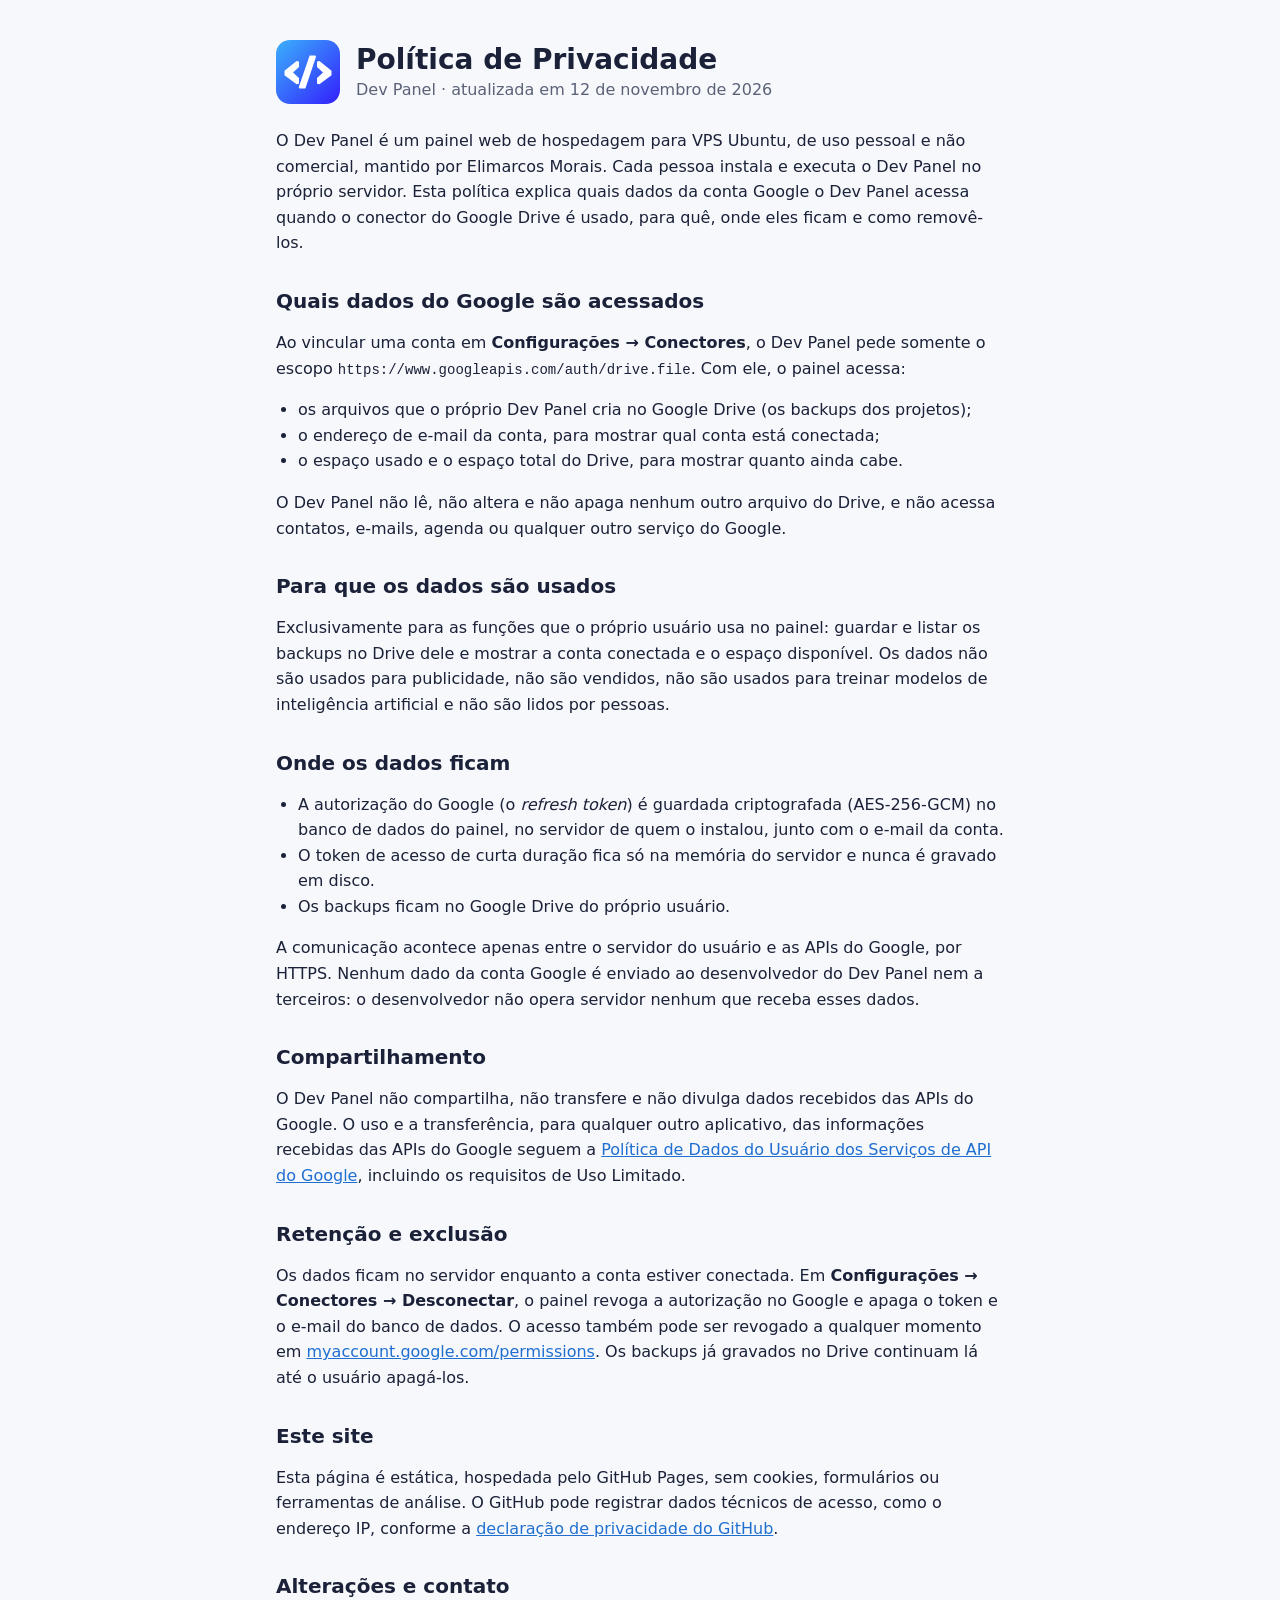
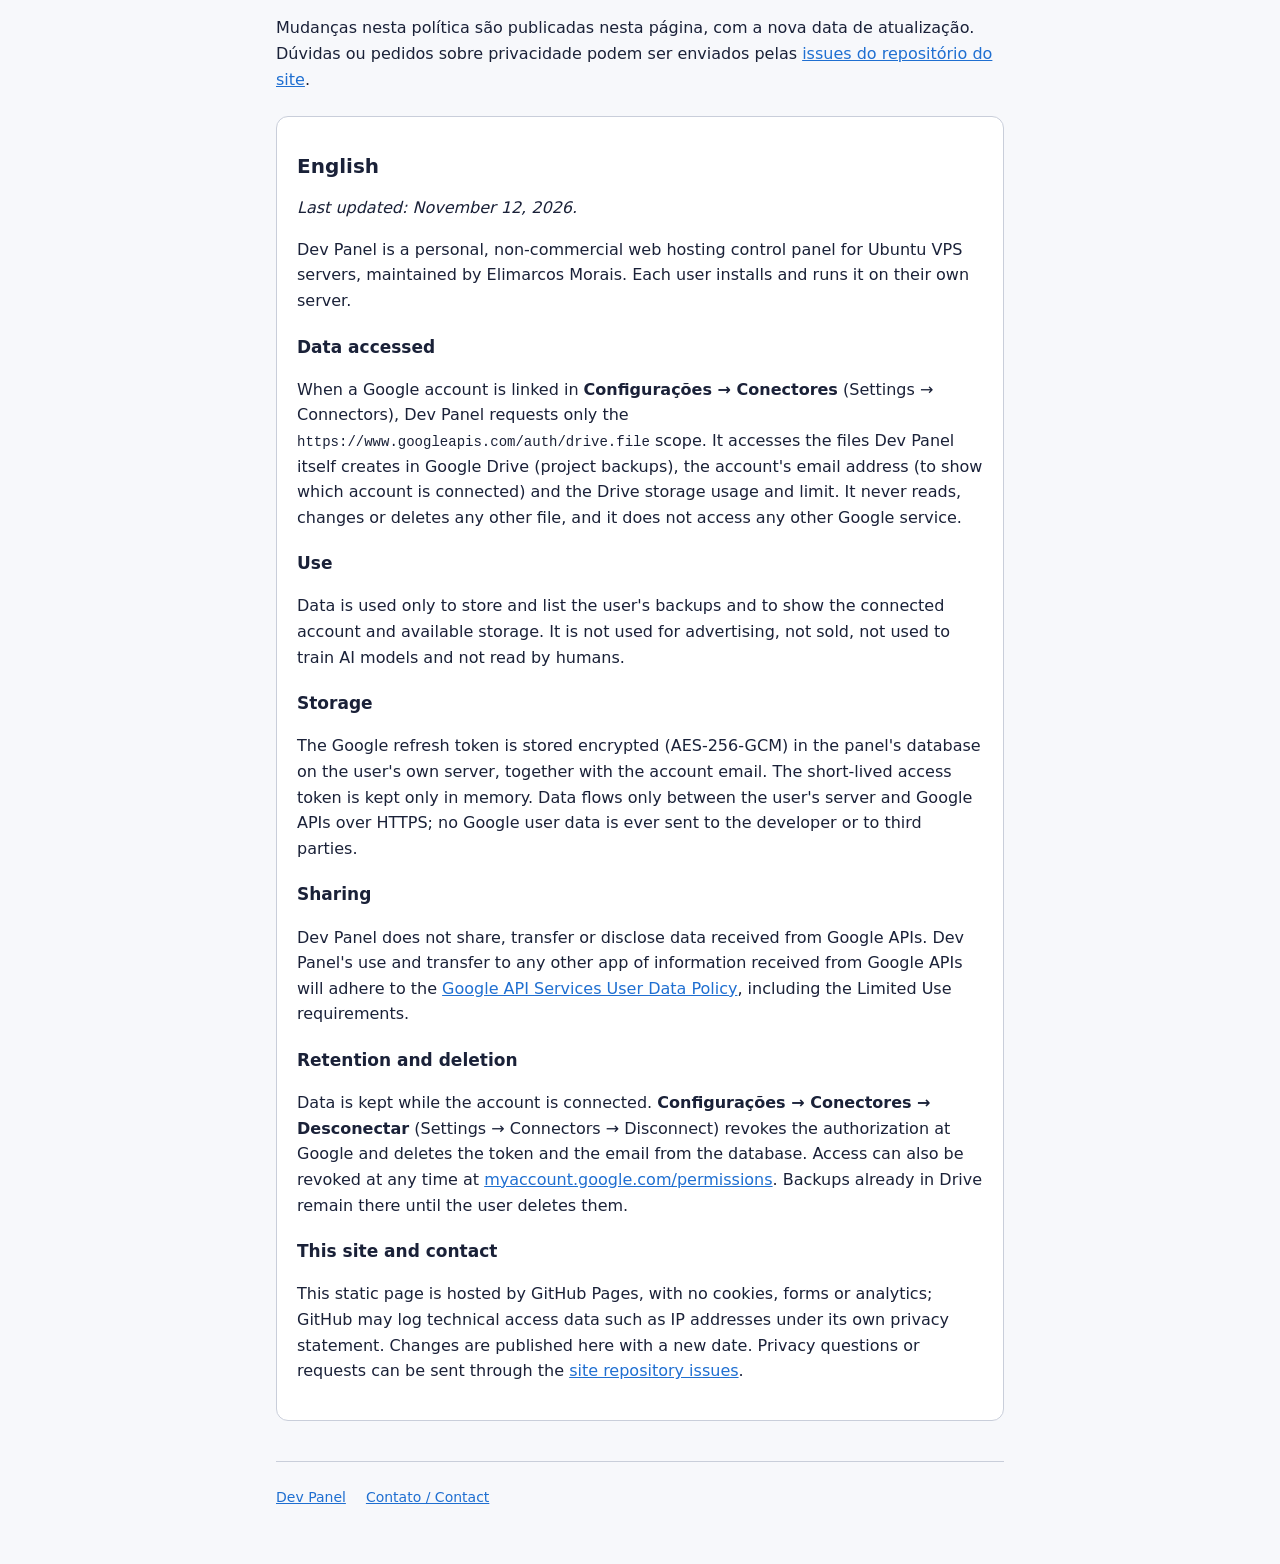
==== privacidade/index.html @ c9150ef6 "Publica o site a partir do dev-panel 228921e" ====
<!doctype html>
<html lang="pt-BR">
<head>
    <meta charset="utf-8">
    <meta name="viewport" content="width=device-width, initial-scale=1">
    <title>Política de Privacidade · Dev Panel</title>
    <meta name="description" content="Como o Dev Panel trata os dados da conta Google vinculada pelo conector do Google Drive.">
    <link rel="icon" href="../dev-panel.png">
    <link rel="stylesheet" href="../style.css">
</head>
<body>
<main>
    <header>
        <img src="../dev-panel.png" alt="Logo do Dev Panel" width="64" height="64">
        <div>
            <h1>Política de Privacidade</h1>
            <p>Dev Panel · atualizada em 12 de novembro de 2026</p>
        </div>
    </header>

    <p>
        O Dev Panel é um painel web de hospedagem para VPS Ubuntu, de uso pessoal e não comercial,
        mantido por Elimarcos Morais. Cada pessoa instala e executa o Dev Panel no próprio servidor.
        Esta política explica quais dados da conta Google o Dev Panel acessa quando o conector do
        Google Drive é usado, para quê, onde eles ficam e como removê-los.
    </p>

    <h2>Quais dados do Google são acessados</h2>
    <p>
        Ao vincular uma conta em <strong>Configurações → Conectores</strong>, o Dev Panel pede
        somente o escopo <code>https://www.googleapis.com/auth/drive.file</code>. Com ele, o painel
        acessa:
    </p>
    <ul>
        <li>os arquivos que o próprio Dev Panel cria no Google Drive (os backups dos projetos);</li>
        <li>o endereço de e-mail da conta, para mostrar qual conta está conectada;</li>
        <li>o espaço usado e o espaço total do Drive, para mostrar quanto ainda cabe.</li>
    </ul>
    <p>
        O Dev Panel não lê, não altera e não apaga nenhum outro arquivo do Drive, e não acessa
        contatos, e-mails, agenda ou qualquer outro serviço do Google.
    </p>

    <h2>Para que os dados são usados</h2>
    <p>
        Exclusivamente para as funções que o próprio usuário usa no painel: guardar e listar os
        backups no Drive dele e mostrar a conta conectada e o espaço disponível. Os dados não são
        usados para publicidade, não são vendidos, não são usados para treinar modelos de
        inteligência artificial e não são lidos por pessoas.
    </p>

    <h2>Onde os dados ficam</h2>
    <ul>
        <li>
            A autorização do Google (o <em>refresh token</em>) é guardada criptografada
            (AES-256-GCM) no banco de dados do painel, no servidor de quem o instalou, junto com o
            e-mail da conta.
        </li>
        <li>O token de acesso de curta duração fica só na memória do servidor e nunca é gravado em disco.</li>
        <li>Os backups ficam no Google Drive do próprio usuário.</li>
    </ul>
    <p>
        A comunicação acontece apenas entre o servidor do usuário e as APIs do Google, por HTTPS.
        Nenhum dado da conta Google é enviado ao desenvolvedor do Dev Panel nem a terceiros: o
        desenvolvedor não opera servidor nenhum que receba esses dados.
    </p>

    <h2>Compartilhamento</h2>
    <p>
        O Dev Panel não compartilha, não transfere e não divulga dados recebidos das APIs do Google.
        O uso e a transferência, para qualquer outro aplicativo, das informações recebidas das APIs
        do Google seguem a
        <a href="https://developers.google.com/terms/api-services-user-data-policy">Política de Dados
        do Usuário dos Serviços de API do Google</a>, incluindo os requisitos de Uso Limitado.
    </p>

    <h2>Retenção e exclusão</h2>
    <p>
        Os dados ficam no servidor enquanto a conta estiver conectada. Em
        <strong>Configurações → Conectores → Desconectar</strong>, o painel revoga a autorização no
        Google e apaga o token e o e-mail do banco de dados. O acesso também pode ser revogado a
        qualquer momento em
        <a href="https://myaccount.google.com/permissions">myaccount.google.com/permissions</a>. Os
        backups já gravados no Drive continuam lá até o usuário apagá-los.
    </p>

    <h2>Este site</h2>
    <p>
        Esta página é estática, hospedada pelo GitHub Pages, sem cookies, formulários ou
        ferramentas de análise. O GitHub pode registrar dados técnicos de acesso, como o endereço IP,
        conforme a
        <a href="https://docs.github.com/site-policy/privacy-policies/github-general-privacy-statement">declaração de privacidade do GitHub</a>.
    </p>

    <h2>Alterações e contato</h2>
    <p>
        Mudanças nesta política são publicadas nesta página, com a nova data de atualização. Dúvidas
        ou pedidos sobre privacidade podem ser enviados pelas
        <a href="https://github.com/elimarcosmorais/devpanel/issues">issues do repositório do site</a>.
    </p>

    <section class="card" lang="en" id="english">
        <h2>English</h2>
        <p><em>Last updated: November 12, 2026.</em></p>
        <p>
            Dev Panel is a personal, non-commercial web hosting control panel for Ubuntu VPS servers,
            maintained by Elimarcos Morais. Each user installs and runs it on their own server.
        </p>
        <h3>Data accessed</h3>
        <p>
            When a Google account is linked in <strong>Configurações → Conectores</strong>
            (Settings → Connectors), Dev Panel
            requests only the <code>https://www.googleapis.com/auth/drive.file</code> scope. It
            accesses the files Dev Panel itself creates in Google Drive (project backups), the
            account's email address (to show which account is connected) and the Drive storage
            usage and limit. It never reads, changes or deletes any other file, and it does not
            access any other Google service.
        </p>
        <h3>Use</h3>
        <p>
            Data is used only to store and list the user's backups and to show the connected account
            and available storage. It is not used for advertising, not sold, not used to train AI
            models and not read by humans.
        </p>
        <h3>Storage</h3>
        <p>
            The Google refresh token is stored encrypted (AES-256-GCM) in the panel's database on the
            user's own server, together with the account email. The short-lived access token is kept
            only in memory. Data flows only between the user's server and Google APIs over HTTPS; no
            Google user data is ever sent to the developer or to third parties.
        </p>
        <h3>Sharing</h3>
        <p>
            Dev Panel does not share, transfer or disclose data received from Google APIs. Dev Panel's
            use and transfer to any other app of information received from Google APIs will adhere to
            the
            <a href="https://developers.google.com/terms/api-services-user-data-policy">Google API
            Services User Data Policy</a>, including the Limited Use requirements.
        </p>
        <h3>Retention and deletion</h3>
        <p>
            Data is kept while the account is connected. <strong>Configurações → Conectores →
            Desconectar</strong> (Settings → Connectors → Disconnect) revokes the authorization at Google and deletes the token and the
            email from the database. Access can also be revoked at any time at
            <a href="https://myaccount.google.com/permissions">myaccount.google.com/permissions</a>.
            Backups already in Drive remain there until the user deletes them.
        </p>
        <h3>This site and contact</h3>
        <p>
            This static page is hosted by GitHub Pages, with no cookies, forms or analytics; GitHub may
            log technical access data such as IP addresses under its own privacy statement. Changes are
            published here with a new date. Privacy questions or requests can be sent through the
            <a href="https://github.com/elimarcosmorais/devpanel/issues">site repository issues</a>.
        </p>
    </section>

    <footer>
        <nav>
            <a href="../">Dev Panel</a>
            <a href="https://github.com/elimarcosmorais/devpanel/issues">Contato / Contact</a>
        </nav>
    </footer>
</main>
</body>
</html>
---- style.css ----
/*
 * Public site of Dev Panel (home page and privacy policy of the Google OAuth app). The colors are
 * the same values as frontend/src/styles/tokens.css, light and dark, kept as variables here because
 * this site is served apart from the panel (GitHub Pages).
 */

:root {
    color-scheme: light dark;
    --content-bg: #F7F8FB;
    --card-bg: #FFFFFF;
    --border: #C9CEDA;
    --text-primary: #1A2138;
    --text-secondary: #5B6278;
    --link: #1F6FD1;
}

@media (prefers-color-scheme: dark) {
    :root {
        --content-bg: #192037;
        --card-bg: #222940;
        --border: #464956;
        --text-primary: #FCFAF8;
        --text-secondary: #A9AEC1;
        --link: #409EFF;
    }
}

* {
    box-sizing: border-box;
}

body {
    margin: 0;
    background: var(--content-bg);
    color: var(--text-primary);
    font-family: system-ui, -apple-system, "Segoe UI", Roboto, "Helvetica Neue", Arial, sans-serif;
    font-size: 16px;
    line-height: 1.6;
    overflow-wrap: anywhere;
}

main {
    max-width: 760px;
    margin: 0 auto;
    padding: 40px 16px 56px;
}

header {
    display: flex;
    align-items: center;
    gap: 16px;
    margin-bottom: 24px;
}

header img {
    width: 64px;
    height: 64px;
    border-radius: 14px;
}

header p {
    margin: 0;
    color: var(--text-secondary);
}

h1 {
    margin: 0;
    font-size: 28px;
    line-height: 1.25;
}

h2 {
    margin: 32px 0 8px;
    font-size: 20px;
    line-height: 1.3;
}

h3 {
    margin: 20px 0 4px;
    font-size: 17px;
}

a {
    color: var(--link);
}

section.card {
    margin-top: 24px;
    padding: 4px 20px 20px;
    background: var(--card-bg);
    border: 1px solid var(--border);
    border-radius: 12px;
}

ul {
    padding-left: 22px;
}

code {
    font-family: ui-monospace, "SFMono-Regular", Menlo, Consolas, monospace;
    font-size: 14px;
}

nav {
    display: flex;
    flex-wrap: wrap;
    gap: 8px 20px;
    margin-top: 8px;
}

footer {
    margin-top: 40px;
    padding-top: 16px;
    border-top: 1px solid var(--border);
    color: var(--text-secondary);
    font-size: 14px;
}
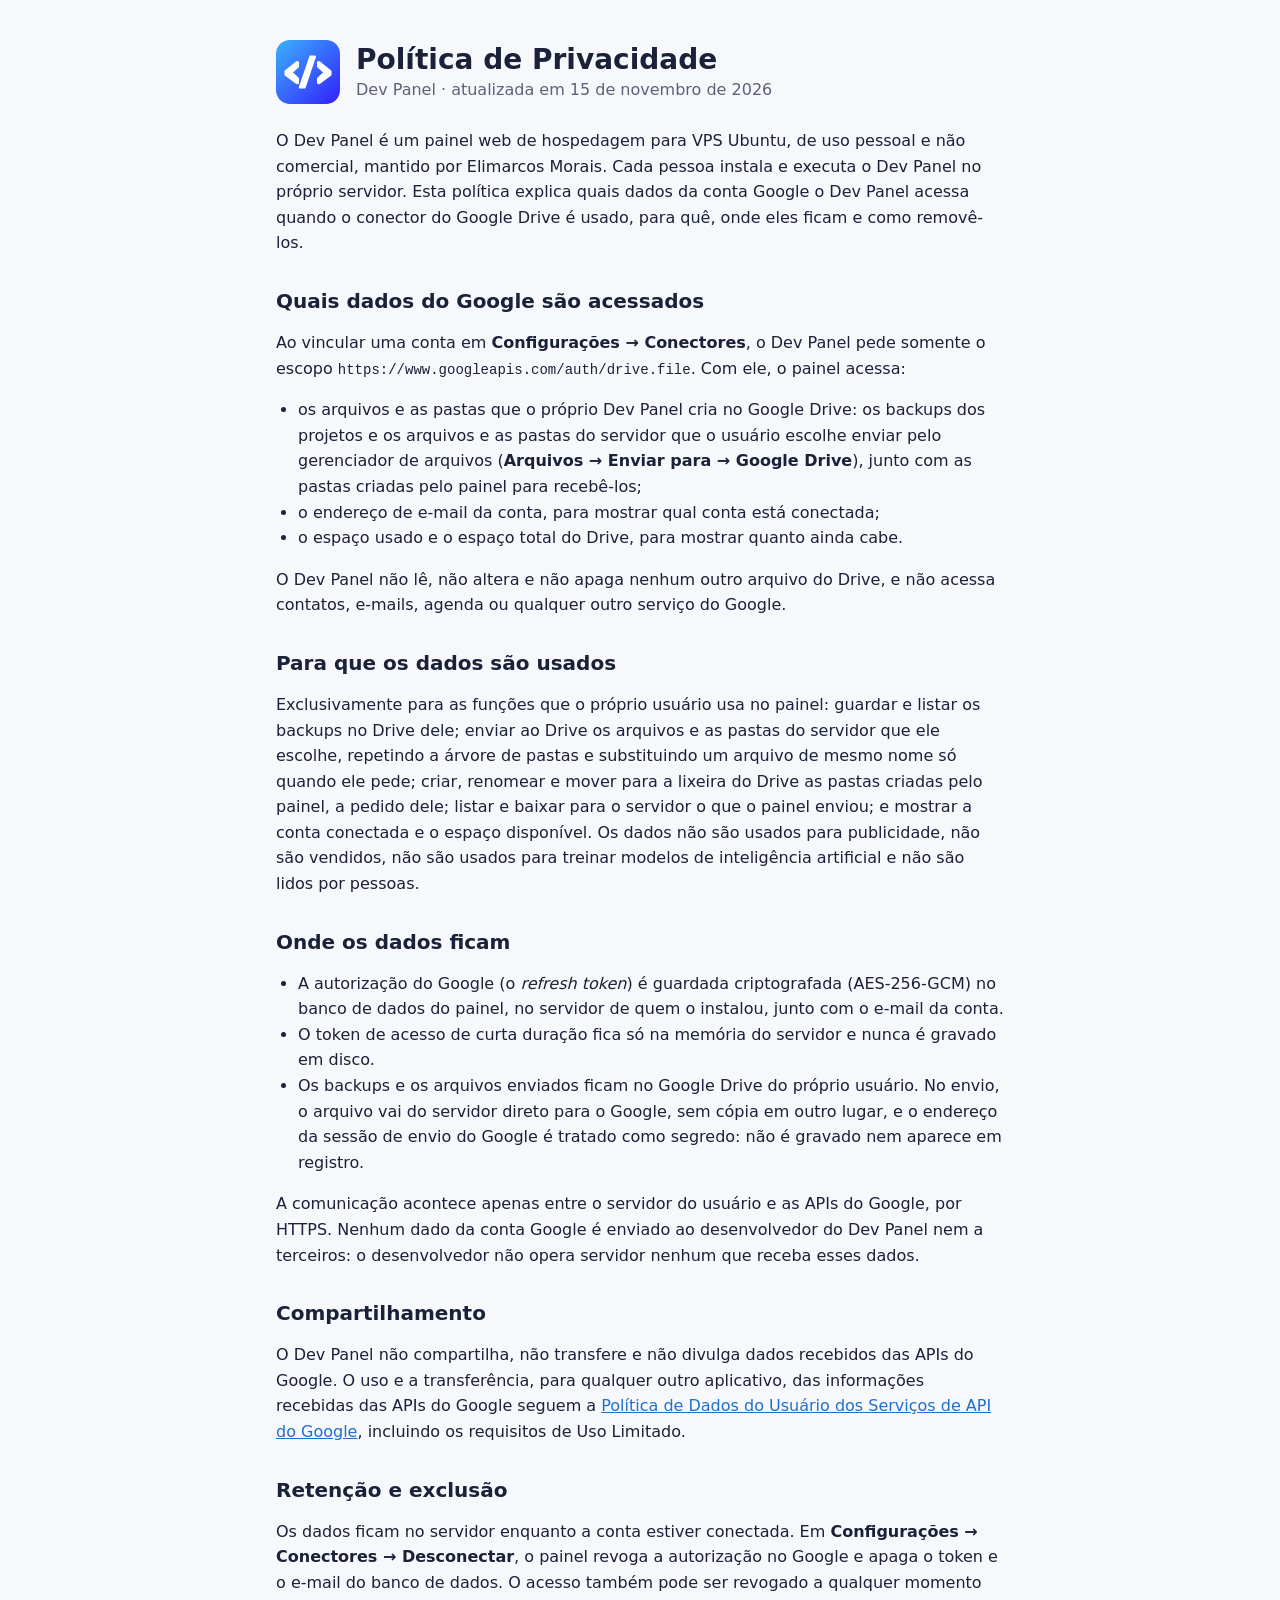
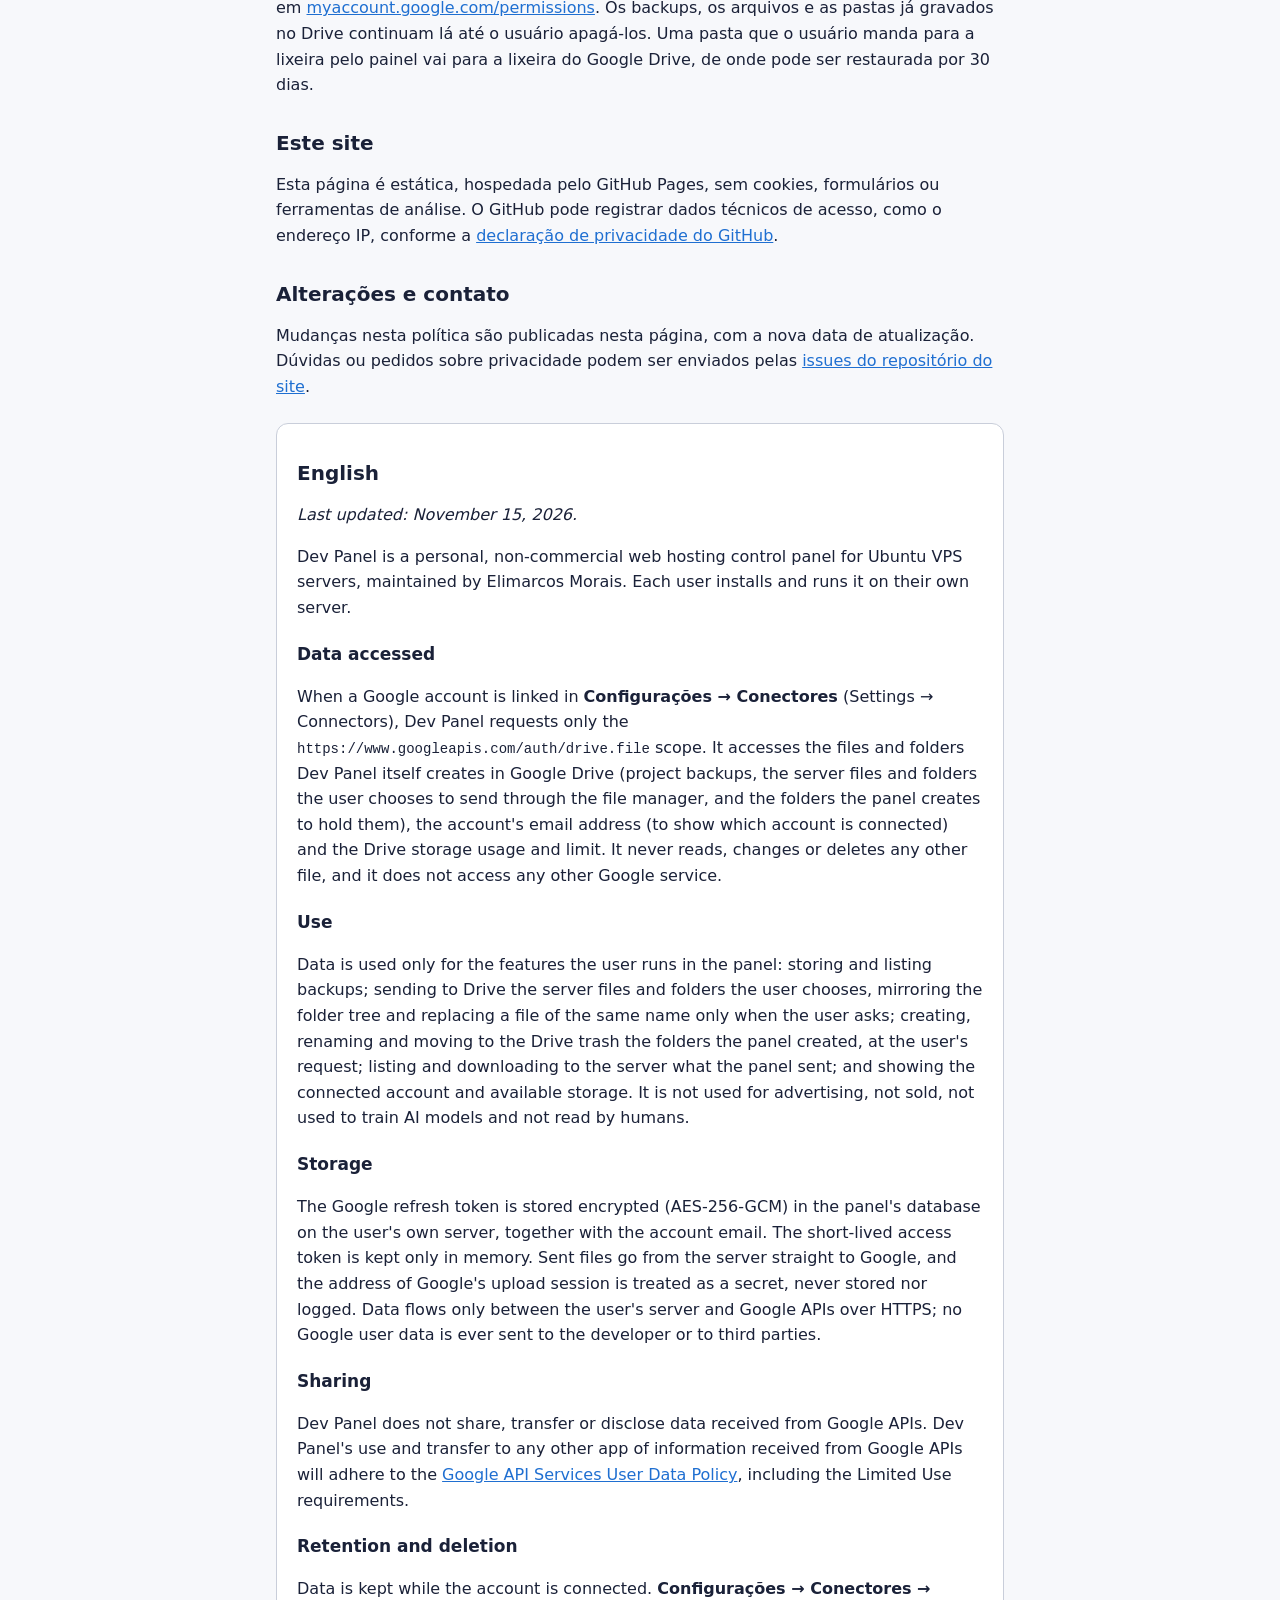
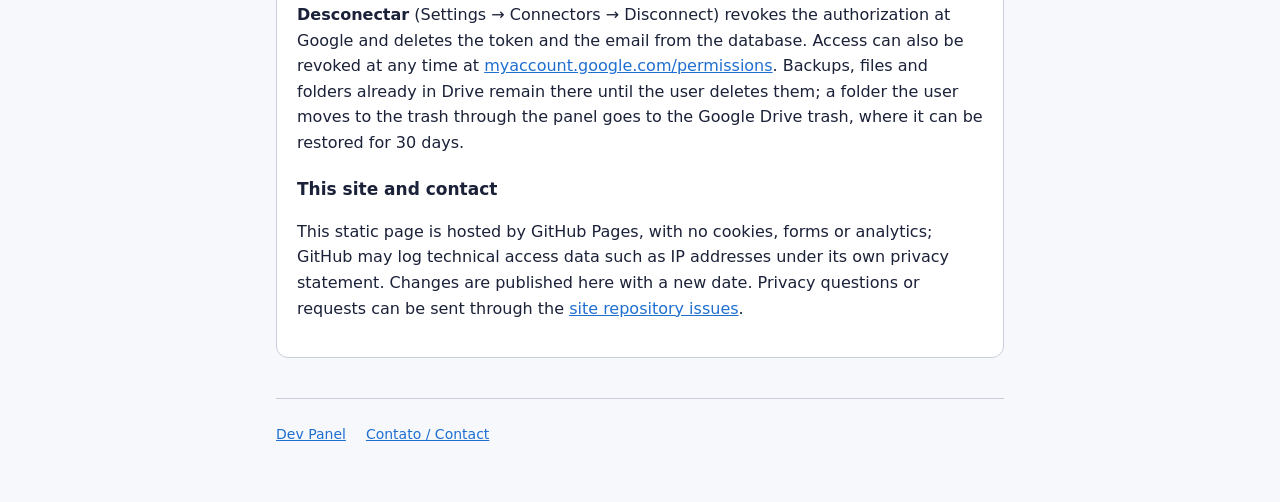
==== commit f7be96d5: "Publica o site a partir do dev-panel d8e10fb" ====
--- a/privacidade/index.html
+++ b/privacidade/index.html
@@ -14,7 +14,7 @@
         <img src="../dev-panel.png" alt="Logo do Dev Panel" width="64" height="64">
         <div>
             <h1>Política de Privacidade</h1>
-            <p>Dev Panel · atualizada em 12 de novembro de 2026</p>
+            <p>Dev Panel · atualizada em 15 de novembro de 2026</p>
         </div>
     </header>
 
@@ -32,7 +32,12 @@
         acessa:
     </p>
     <ul>
-        <li>os arquivos que o próprio Dev Panel cria no Google Drive (os backups dos projetos);</li>
+        <li>
+            os arquivos e as pastas que o próprio Dev Panel cria no Google Drive: os backups dos
+            projetos e os arquivos e as pastas do servidor que o usuário escolhe enviar pelo
+            gerenciador de arquivos (<strong>Arquivos → Enviar para → Google Drive</strong>), junto
+            com as pastas criadas pelo painel para recebê-los;
+        </li>
         <li>o endereço de e-mail da conta, para mostrar qual conta está conectada;</li>
         <li>o espaço usado e o espaço total do Drive, para mostrar quanto ainda cabe.</li>
     </ul>
@@ -44,7 +49,11 @@
     <h2>Para que os dados são usados</h2>
     <p>
         Exclusivamente para as funções que o próprio usuário usa no painel: guardar e listar os
-        backups no Drive dele e mostrar a conta conectada e o espaço disponível. Os dados não são
+        backups no Drive dele; enviar ao Drive os arquivos e as pastas do servidor que ele escolhe,
+        repetindo a árvore de pastas e substituindo um arquivo de mesmo nome só quando ele pede;
+        criar, renomear e mover para a lixeira do Drive as pastas criadas pelo painel, a pedido dele;
+        listar e baixar para o servidor o que o painel enviou; e mostrar a conta conectada e o espaço
+        disponível. Os dados não são
         usados para publicidade, não são vendidos, não são usados para treinar modelos de
         inteligência artificial e não são lidos por pessoas.
     </p>
@@ -57,7 +66,11 @@
             e-mail da conta.
         </li>
         <li>O token de acesso de curta duração fica só na memória do servidor e nunca é gravado em disco.</li>
-        <li>Os backups ficam no Google Drive do próprio usuário.</li>
+        <li>
+            Os backups e os arquivos enviados ficam no Google Drive do próprio usuário. No envio, o
+            arquivo vai do servidor direto para o Google, sem cópia em outro lugar, e o endereço da
+            sessão de envio do Google é tratado como segredo: não é gravado nem aparece em registro.
+        </li>
     </ul>
     <p>
         A comunicação acontece apenas entre o servidor do usuário e as APIs do Google, por HTTPS.
@@ -81,7 +94,9 @@
         Google e apaga o token e o e-mail do banco de dados. O acesso também pode ser revogado a
         qualquer momento em
         <a href="https://myaccount.google.com/permissions">myaccount.google.com/permissions</a>. Os
-        backups já gravados no Drive continuam lá até o usuário apagá-los.
+        backups, os arquivos e as pastas já gravados no Drive continuam lá até o usuário apagá-los.
+        Uma pasta que o usuário manda para a lixeira pelo painel vai para a lixeira do Google Drive,
+        de onde pode ser restaurada por 30 dias.
     </p>
 
     <h2>Este site</h2>
@@ -96,12 +111,12 @@
     <p>
         Mudanças nesta política são publicadas nesta página, com a nova data de atualização. Dúvidas
         ou pedidos sobre privacidade podem ser enviados pelas
-        <a href="https://github.com/elimarcosmorais/devpanel/issues">issues do repositório do site</a>.
+        <a href="https://github.com/elimarcosmorais/dev-panel-site/issues">issues do repositório do site</a>.
     </p>
 
     <section class="card" lang="en" id="english">
         <h2>English</h2>
-        <p><em>Last updated: November 12, 2026.</em></p>
+        <p><em>Last updated: November 15, 2026.</em></p>
         <p>
             Dev Panel is a personal, non-commercial web hosting control panel for Ubuntu VPS servers,
             maintained by Elimarcos Morais. Each user installs and runs it on their own server.
@@ -111,22 +126,28 @@
             When a Google account is linked in <strong>Configurações → Conectores</strong>
             (Settings → Connectors), Dev Panel
             requests only the <code>https://www.googleapis.com/auth/drive.file</code> scope. It
-            accesses the files Dev Panel itself creates in Google Drive (project backups), the
-            account's email address (to show which account is connected) and the Drive storage
+            accesses the files and folders Dev Panel itself creates in Google Drive (project backups,
+            the server files and folders the user chooses to send through the file manager, and the
+            folders the panel creates to hold them), the account's email address (to show which account is connected) and the Drive storage
             usage and limit. It never reads, changes or deletes any other file, and it does not
             access any other Google service.
         </p>
         <h3>Use</h3>
         <p>
-            Data is used only to store and list the user's backups and to show the connected account
-            and available storage. It is not used for advertising, not sold, not used to train AI
+            Data is used only for the features the user runs in the panel: storing and listing
+            backups; sending to Drive the server files and folders the user chooses, mirroring the
+            folder tree and replacing a file of the same name only when the user asks; creating,
+            renaming and moving to the Drive trash the folders the panel created, at the user's
+            request; listing and downloading to the server what the panel sent; and showing the
+            connected account and available storage. It is not used for advertising, not sold, not used to train AI
             models and not read by humans.
         </p>
         <h3>Storage</h3>
         <p>
             The Google refresh token is stored encrypted (AES-256-GCM) in the panel's database on the
             user's own server, together with the account email. The short-lived access token is kept
-            only in memory. Data flows only between the user's server and Google APIs over HTTPS; no
+            only in memory. Sent files go from the server straight to Google, and the address of
+            Google's upload session is treated as a secret, never stored nor logged. Data flows only between the user's server and Google APIs over HTTPS; no
             Google user data is ever sent to the developer or to third parties.
         </p>
         <h3>Sharing</h3>
@@ -143,21 +164,23 @@
             Desconectar</strong> (Settings → Connectors → Disconnect) revokes the authorization at Google and deletes the token and the
             email from the database. Access can also be revoked at any time at
             <a href="https://myaccount.google.com/permissions">myaccount.google.com/permissions</a>.
-            Backups already in Drive remain there until the user deletes them.
+            Backups, files and folders already in Drive remain there until the user deletes them; a
+            folder the user moves to the trash through the panel goes to the Google Drive trash, where
+            it can be restored for 30 days.
         </p>
         <h3>This site and contact</h3>
         <p>
             This static page is hosted by GitHub Pages, with no cookies, forms or analytics; GitHub may
             log technical access data such as IP addresses under its own privacy statement. Changes are
             published here with a new date. Privacy questions or requests can be sent through the
-            <a href="https://github.com/elimarcosmorais/devpanel/issues">site repository issues</a>.
+            <a href="https://github.com/elimarcosmorais/dev-panel-site/issues">site repository issues</a>.
         </p>
     </section>
 
     <footer>
         <nav>
             <a href="../">Dev Panel</a>
-            <a href="https://github.com/elimarcosmorais/devpanel/issues">Contato / Contact</a>
+            <a href="https://github.com/elimarcosmorais/dev-panel-site/issues">Contato / Contact</a>
         </nav>
     </footer>
 </main>
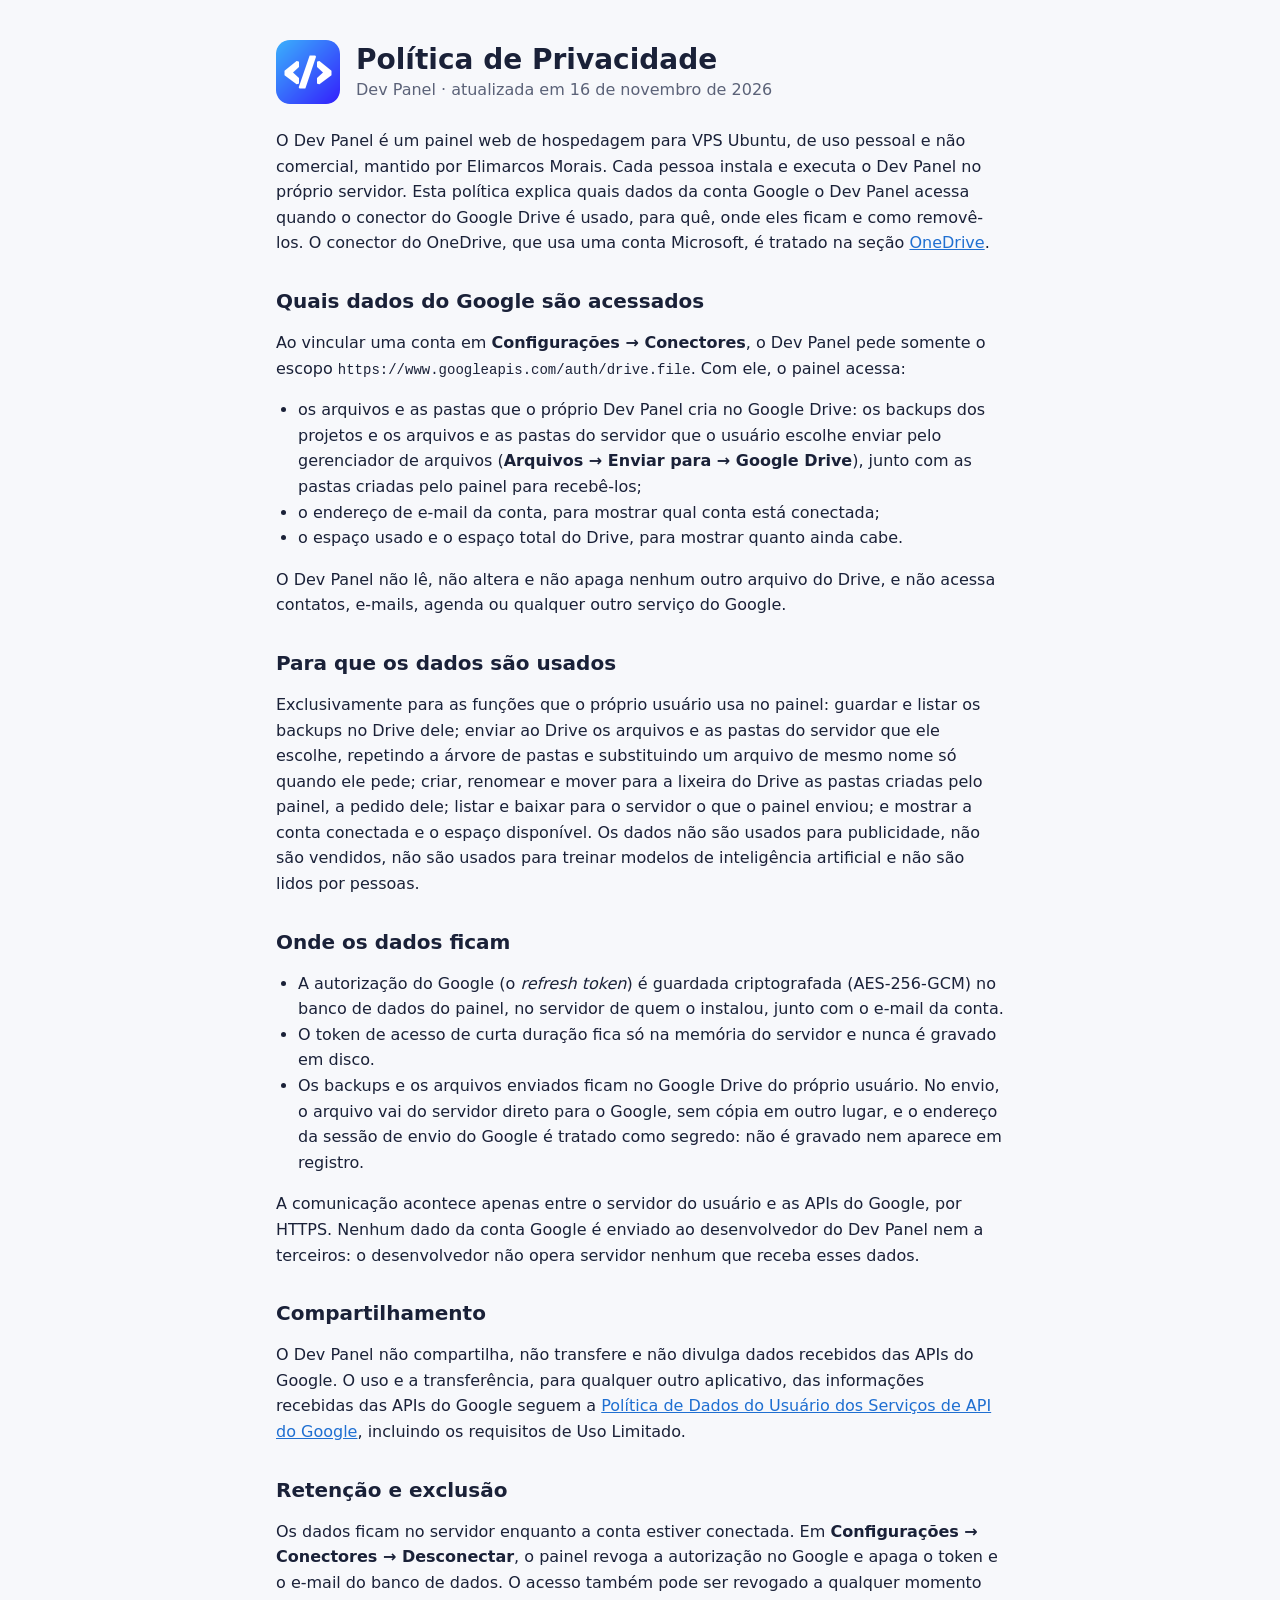
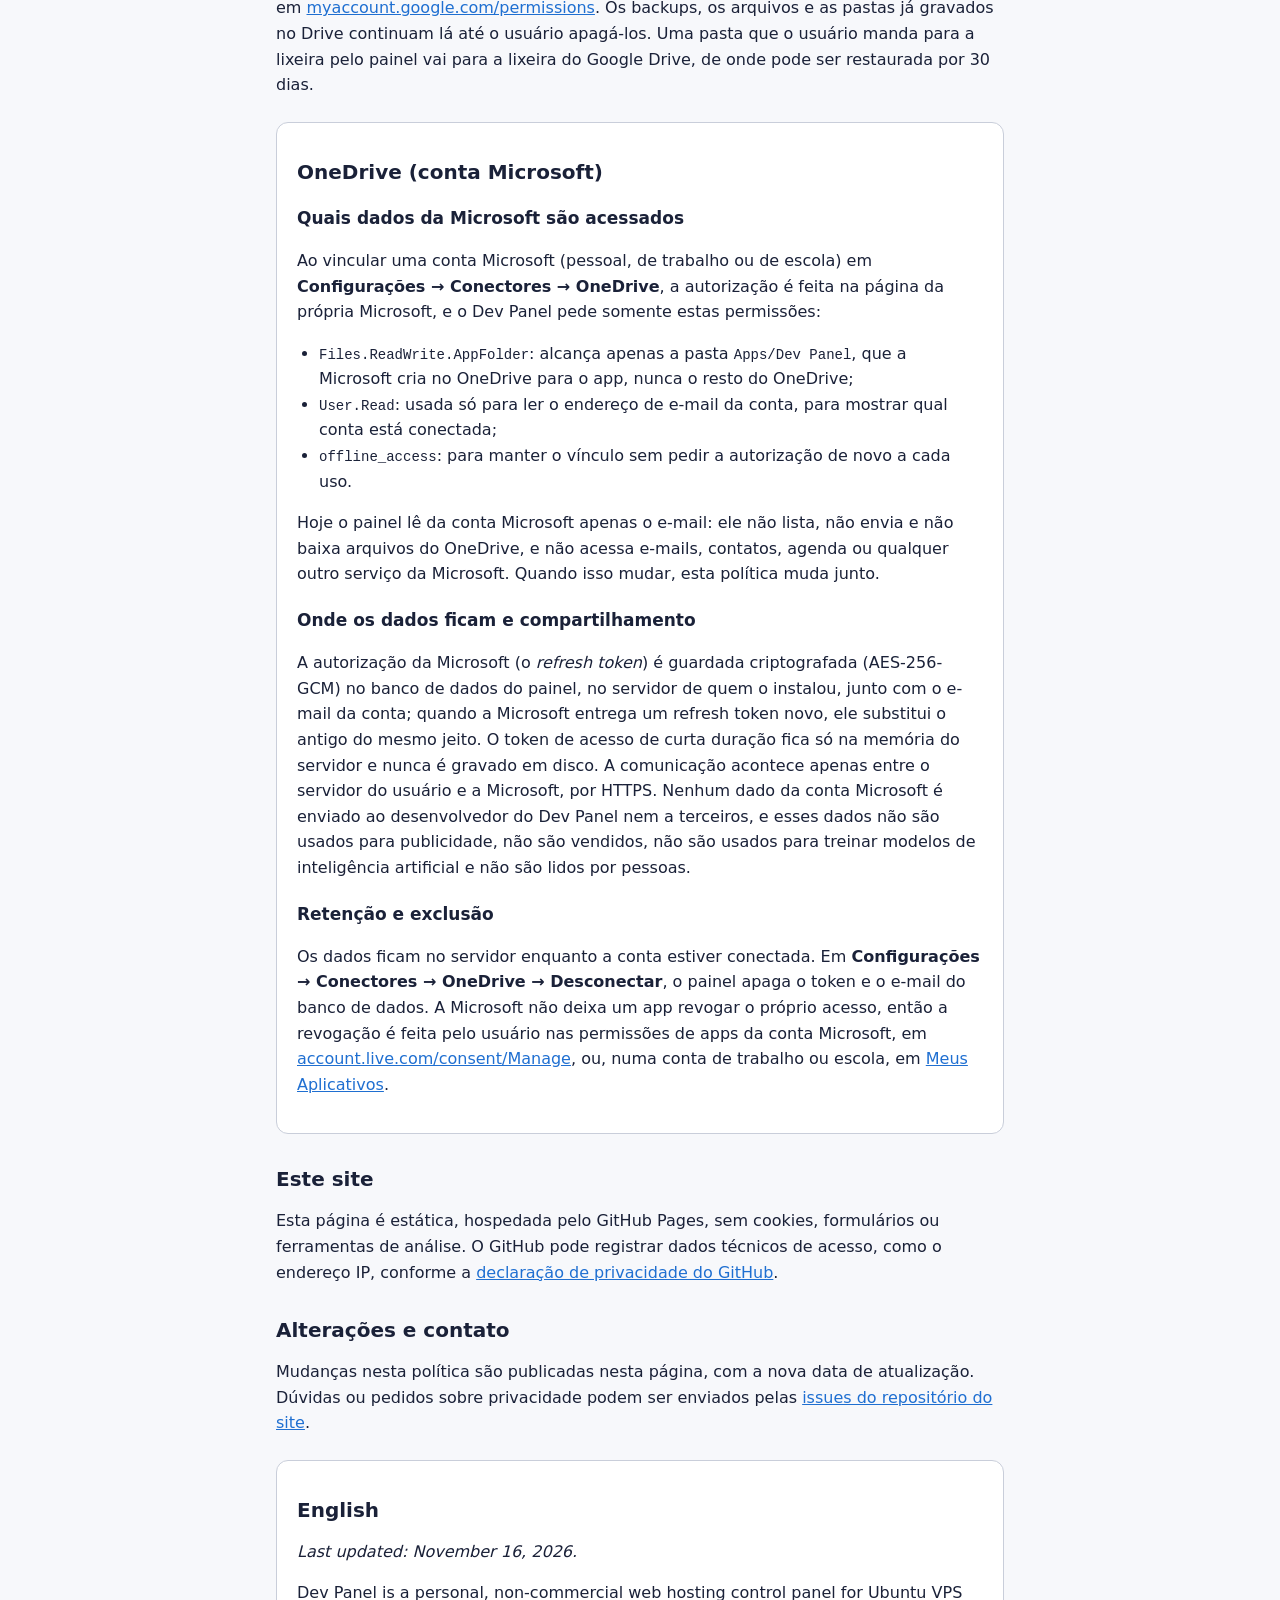
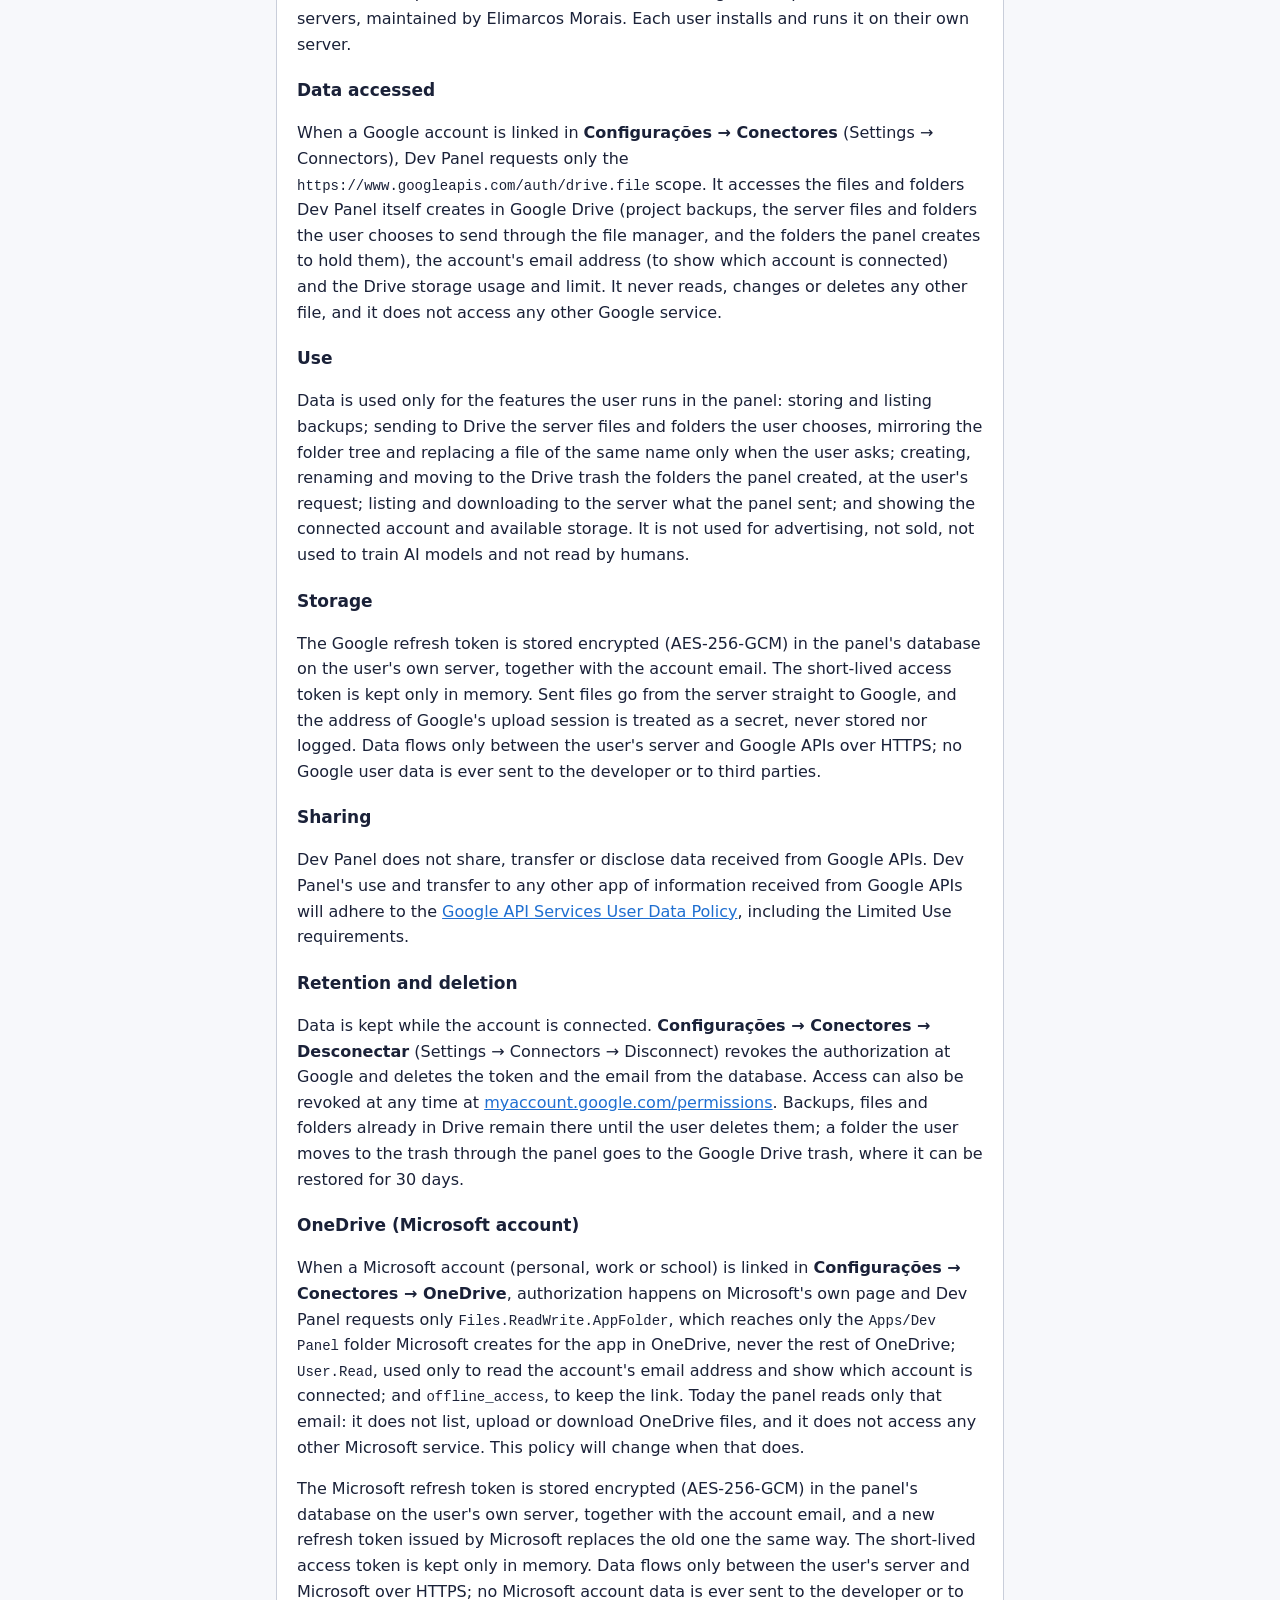
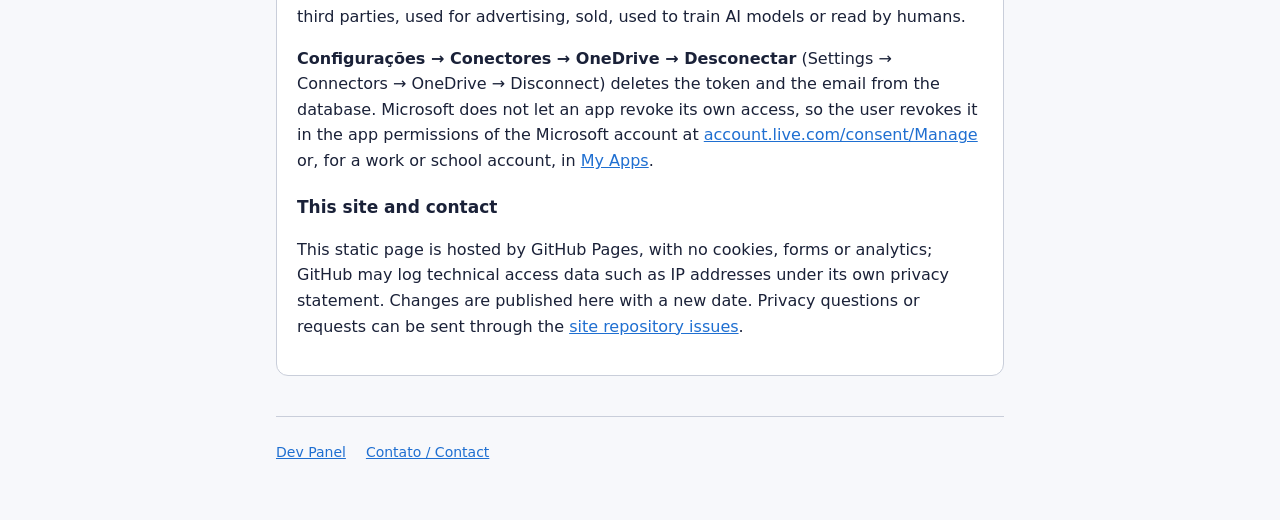
==== commit 25499ad9: "Publica o site a partir do dev-panel 78e4715" ====
--- a/privacidade/index.html
+++ b/privacidade/index.html
@@ -4,7 +4,7 @@
     <meta charset="utf-8">
     <meta name="viewport" content="width=device-width, initial-scale=1">
     <title>Política de Privacidade · Dev Panel</title>
-    <meta name="description" content="Como o Dev Panel trata os dados da conta Google vinculada pelo conector do Google Drive.">
+    <meta name="description" content="Como o Dev Panel trata os dados das contas Google e Microsoft vinculadas pelos conectores do Google Drive e do OneDrive.">
     <link rel="icon" href="../dev-panel.png">
     <link rel="stylesheet" href="../style.css">
 </head>
@@ -14,7 +14,7 @@
         <img src="../dev-panel.png" alt="Logo do Dev Panel" width="64" height="64">
         <div>
             <h1>Política de Privacidade</h1>
-            <p>Dev Panel · atualizada em 15 de novembro de 2026</p>
+            <p>Dev Panel · atualizada em 16 de novembro de 2026</p>
         </div>
     </header>
 
@@ -22,7 +22,8 @@
         O Dev Panel é um painel web de hospedagem para VPS Ubuntu, de uso pessoal e não comercial,
         mantido por Elimarcos Morais. Cada pessoa instala e executa o Dev Panel no próprio servidor.
         Esta política explica quais dados da conta Google o Dev Panel acessa quando o conector do
-        Google Drive é usado, para quê, onde eles ficam e como removê-los.
+        Google Drive é usado, para quê, onde eles ficam e como removê-los. O conector do OneDrive,
+        que usa uma conta Microsoft, é tratado na seção <a href="#onedrive">OneDrive</a>.
     </p>
 
     <h2>Quais dados do Google são acessados</h2>
@@ -99,6 +100,51 @@
         de onde pode ser restaurada por 30 dias.
     </p>
 
+    <section class="card" id="onedrive">
+        <h2>OneDrive (conta Microsoft)</h2>
+        <h3>Quais dados da Microsoft são acessados</h3>
+        <p>
+            Ao vincular uma conta Microsoft (pessoal, de trabalho ou de escola) em
+            <strong>Configurações → Conectores → OneDrive</strong>, a autorização é feita na página da
+            própria Microsoft, e o Dev Panel pede somente estas permissões:
+        </p>
+        <ul>
+            <li>
+                <code>Files.ReadWrite.AppFolder</code>: alcança apenas a pasta
+                <code>Apps/Dev Panel</code>, que a Microsoft cria no OneDrive para o app, nunca o resto
+                do OneDrive;
+            </li>
+            <li><code>User.Read</code>: usada só para ler o endereço de e-mail da conta, para mostrar qual conta está conectada;</li>
+            <li><code>offline_access</code>: para manter o vínculo sem pedir a autorização de novo a cada uso.</li>
+        </ul>
+        <p>
+            Hoje o painel lê da conta Microsoft apenas o e-mail: ele não lista, não envia e não baixa
+            arquivos do OneDrive, e não acessa e-mails, contatos, agenda ou qualquer outro serviço da
+            Microsoft. Quando isso mudar, esta política muda junto.
+        </p>
+        <h3>Onde os dados ficam e compartilhamento</h3>
+        <p>
+            A autorização da Microsoft (o <em>refresh token</em>) é guardada criptografada
+            (AES-256-GCM) no banco de dados do painel, no servidor de quem o instalou, junto com o
+            e-mail da conta; quando a Microsoft entrega um refresh token novo, ele substitui o antigo
+            do mesmo jeito. O token de acesso de curta duração fica só na memória do servidor e nunca
+            é gravado em disco. A comunicação acontece apenas entre o servidor do usuário e a
+            Microsoft, por HTTPS. Nenhum dado da conta Microsoft é enviado ao desenvolvedor do Dev
+            Panel nem a terceiros, e esses dados não são usados para publicidade, não são vendidos,
+            não são usados para treinar modelos de inteligência artificial e não são lidos por pessoas.
+        </p>
+        <h3>Retenção e exclusão</h3>
+        <p>
+            Os dados ficam no servidor enquanto a conta estiver conectada. Em
+            <strong>Configurações → Conectores → OneDrive → Desconectar</strong>, o painel apaga o
+            token e o e-mail do banco de dados. A Microsoft não deixa um app revogar o próprio acesso,
+            então a revogação é feita pelo usuário nas permissões de apps da conta Microsoft, em
+            <a href="https://account.live.com/consent/Manage">account.live.com/consent/Manage</a>, ou,
+            numa conta de trabalho ou escola, em
+            <a href="https://myapps.microsoft.com">Meus Aplicativos</a>.
+        </p>
+    </section>
+
     <h2>Este site</h2>
     <p>
         Esta página é estática, hospedada pelo GitHub Pages, sem cookies, formulários ou
@@ -116,7 +162,7 @@
 
     <section class="card" lang="en" id="english">
         <h2>English</h2>
-        <p><em>Last updated: November 15, 2026.</em></p>
+        <p><em>Last updated: November 16, 2026.</em></p>
         <p>
             Dev Panel is a personal, non-commercial web hosting control panel for Ubuntu VPS servers,
             maintained by Elimarcos Morais. Each user installs and runs it on their own server.
@@ -167,6 +213,34 @@
             Backups, files and folders already in Drive remain there until the user deletes them; a
             folder the user moves to the trash through the panel goes to the Google Drive trash, where
             it can be restored for 30 days.
+        </p>
+        <h3 id="onedrive-english">OneDrive (Microsoft account)</h3>
+        <p>
+            When a Microsoft account (personal, work or school) is linked in
+            <strong>Configurações → Conectores → OneDrive</strong>, authorization happens on
+            Microsoft's own page and Dev Panel requests only <code>Files.ReadWrite.AppFolder</code>,
+            which reaches only the <code>Apps/Dev Panel</code> folder Microsoft creates for the app in
+            OneDrive, never the rest of OneDrive; <code>User.Read</code>, used only to read the
+            account's email address and show which account is connected; and
+            <code>offline_access</code>, to keep the link. Today the panel reads only that email: it
+            does not list, upload or download OneDrive files, and it does not access any other
+            Microsoft service. This policy will change when that does.
+        </p>
+        <p>
+            The Microsoft refresh token is stored encrypted (AES-256-GCM) in the panel's database on
+            the user's own server, together with the account email, and a new refresh token issued by
+            Microsoft replaces the old one the same way. The short-lived access token is kept only in
+            memory. Data flows only between the user's server and Microsoft over HTTPS; no Microsoft
+            account data is ever sent to the developer or to third parties, used for advertising,
+            sold, used to train AI models or read by humans.
+        </p>
+        <p>
+            <strong>Configurações → Conectores → OneDrive → Desconectar</strong> (Settings →
+            Connectors → OneDrive → Disconnect) deletes the token and the email from the database.
+            Microsoft does not let an app revoke its own access, so the user revokes it in the app
+            permissions of the Microsoft account at
+            <a href="https://account.live.com/consent/Manage">account.live.com/consent/Manage</a> or,
+            for a work or school account, in <a href="https://myapps.microsoft.com">My Apps</a>.
         </p>
         <h3>This site and contact</h3>
         <p>
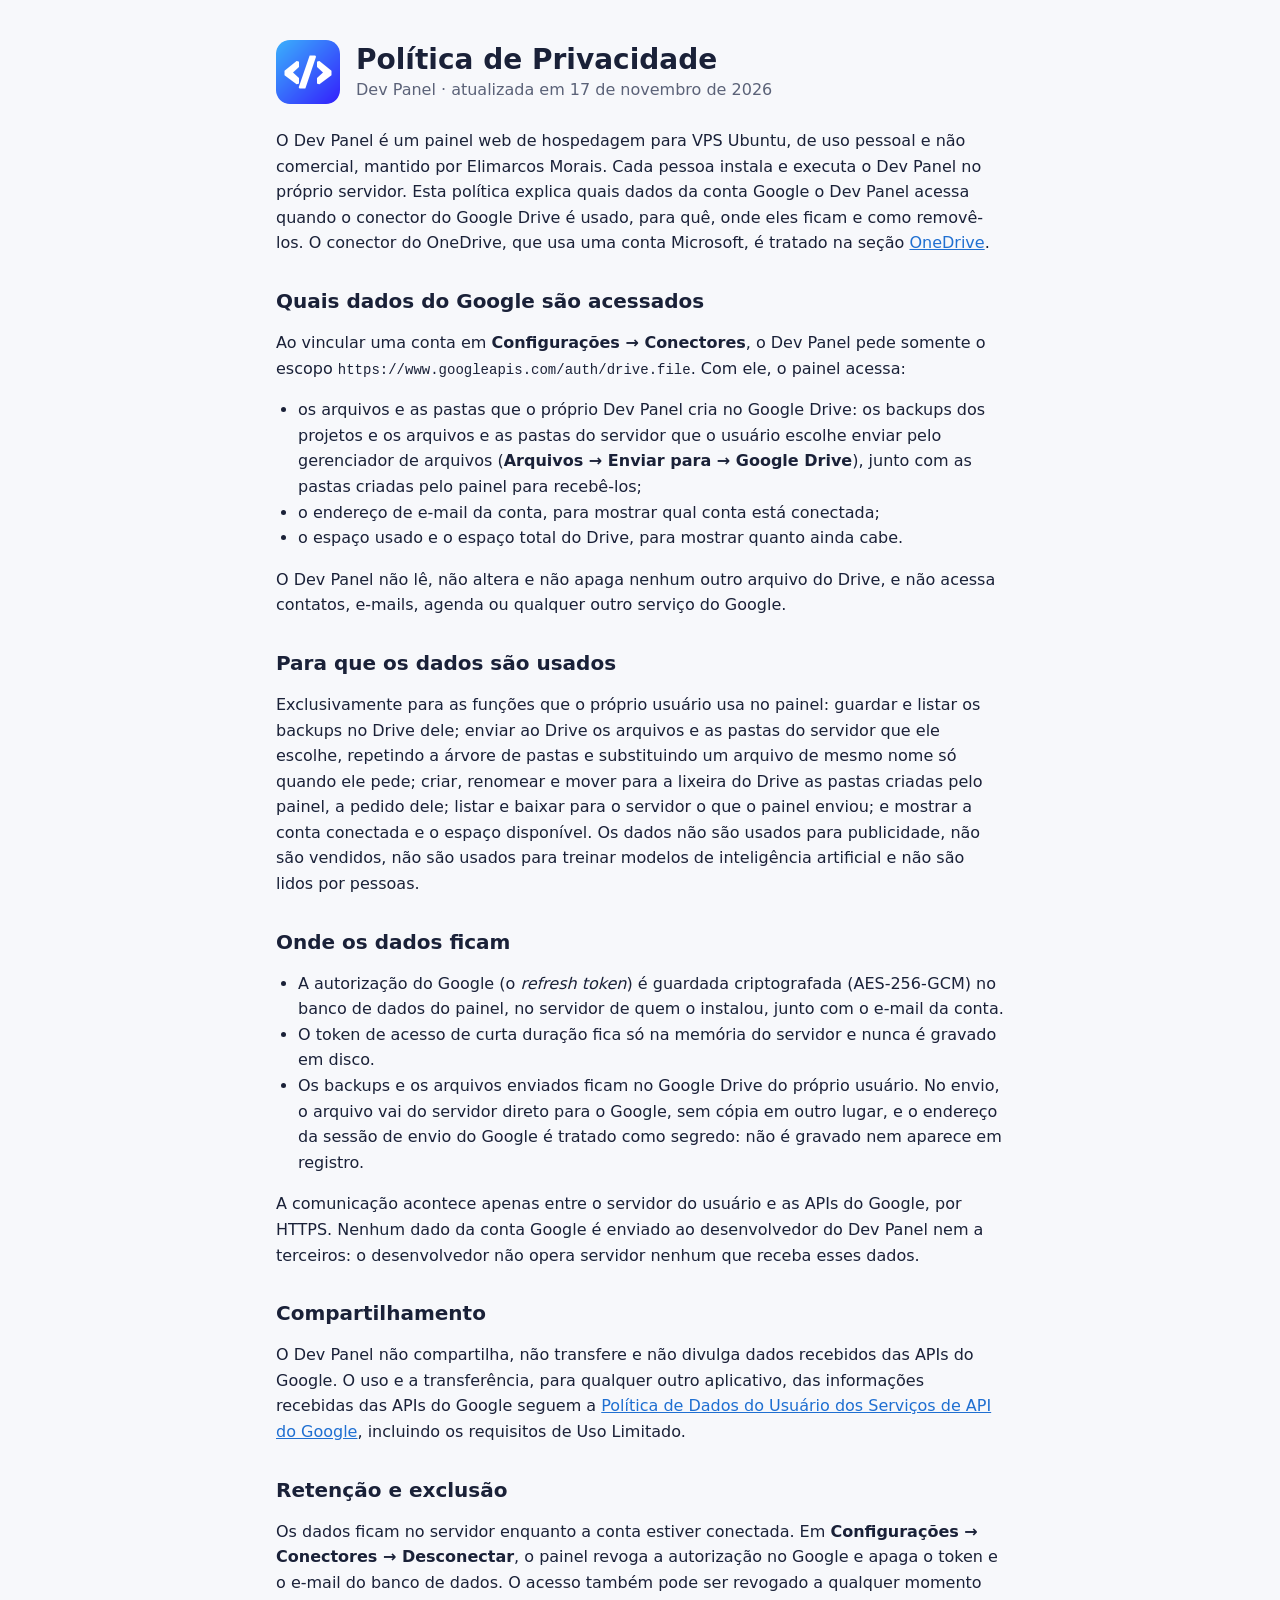
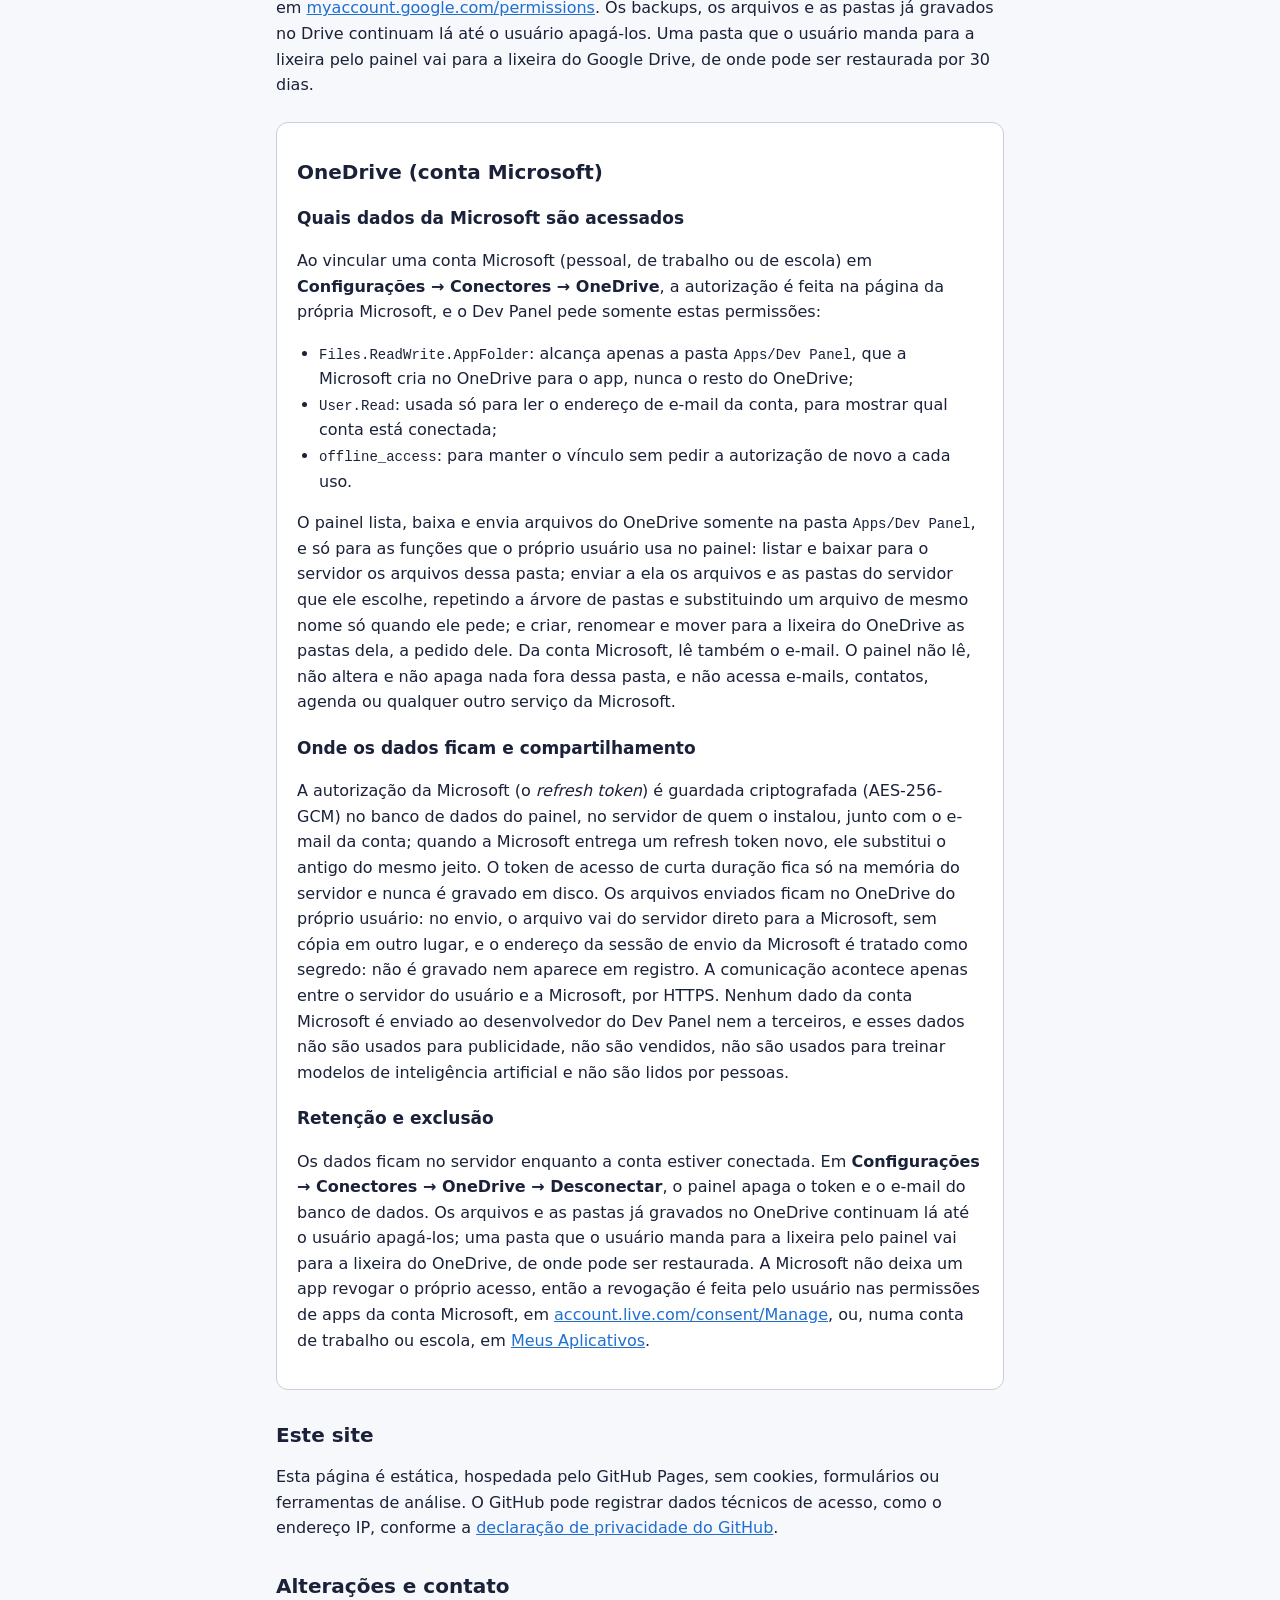
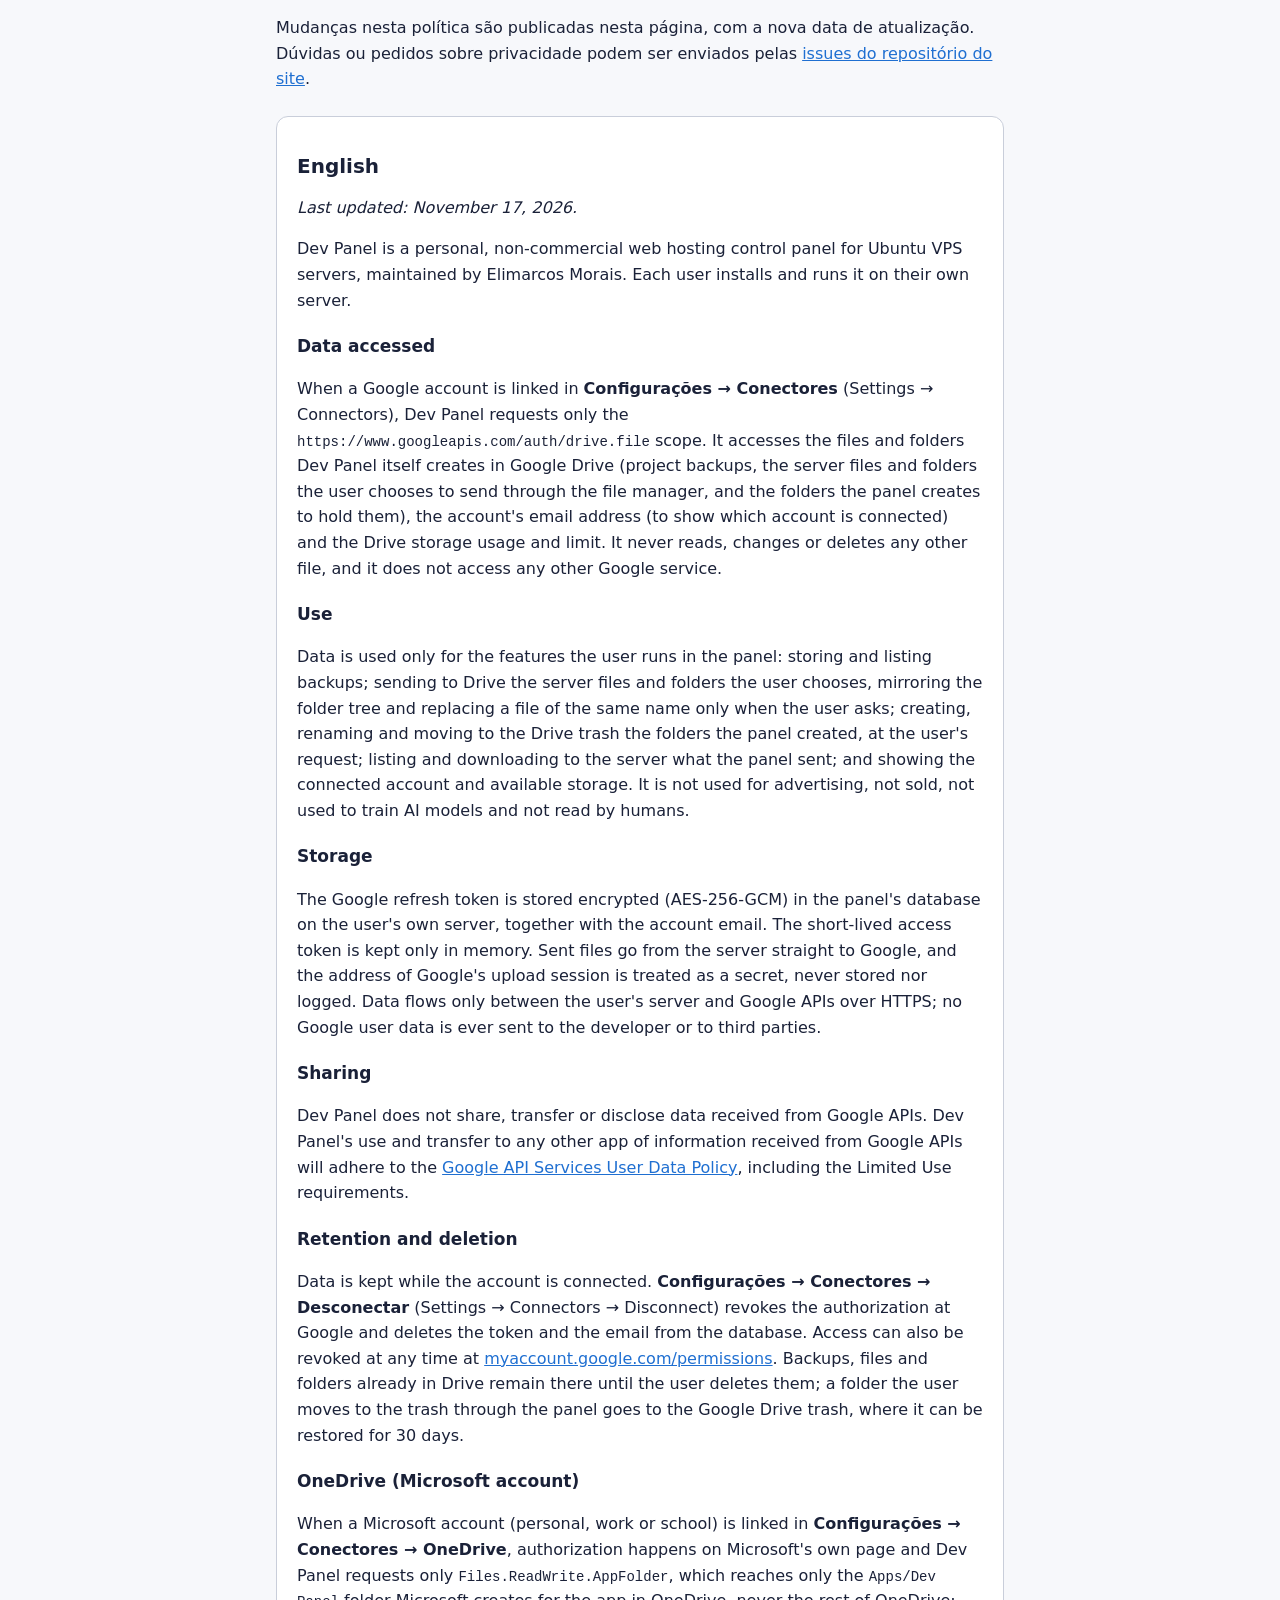
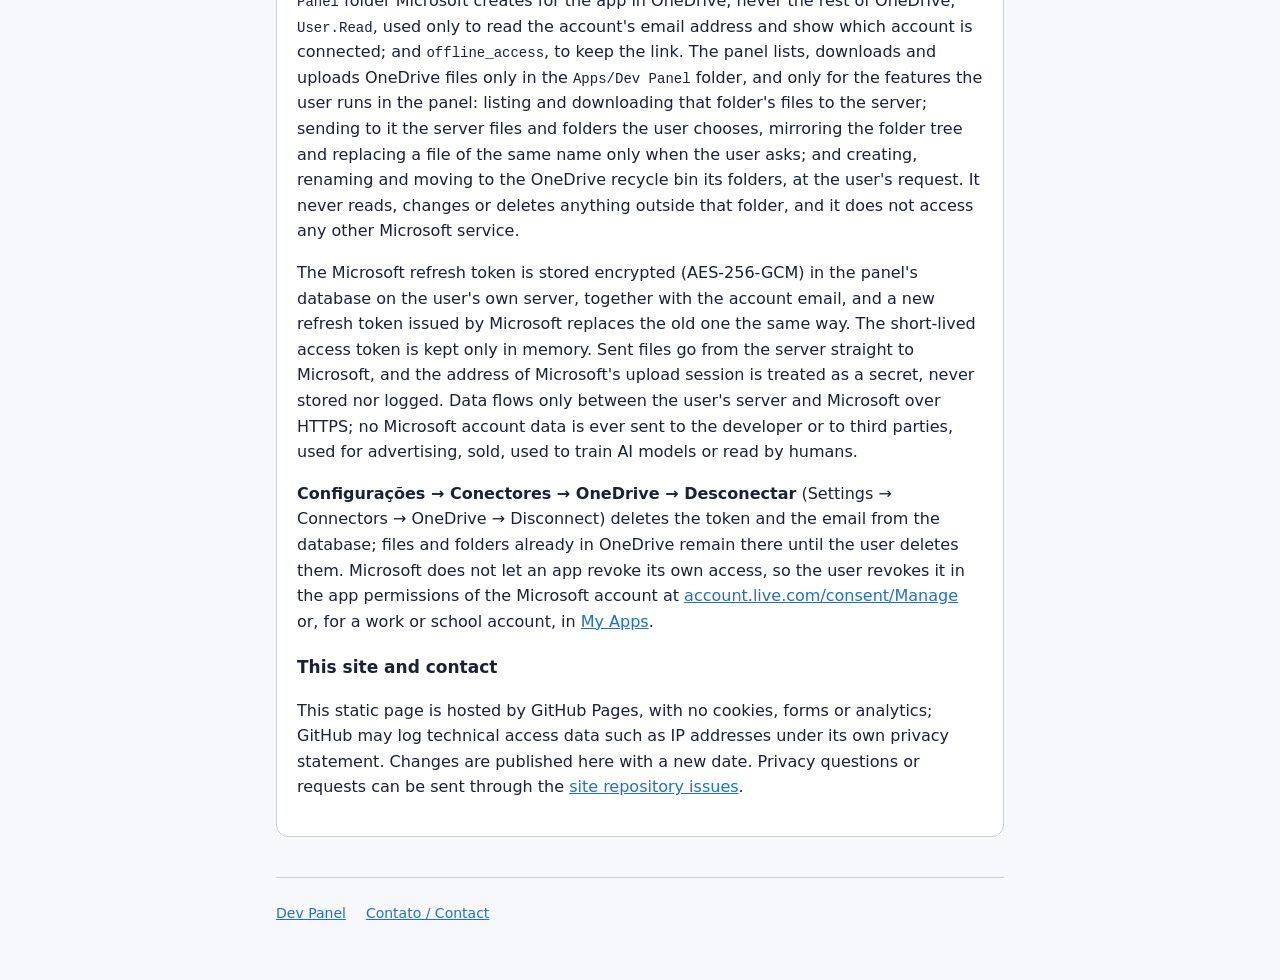
==== commit 07285eda: "Publica o site a partir do dev-panel 6e40eca" ====
--- a/privacidade/index.html
+++ b/privacidade/index.html
@@ -14,7 +14,7 @@
         <img src="../dev-panel.png" alt="Logo do Dev Panel" width="64" height="64">
         <div>
             <h1>Política de Privacidade</h1>
-            <p>Dev Panel · atualizada em 16 de novembro de 2026</p>
+            <p>Dev Panel · atualizada em 17 de novembro de 2026</p>
         </div>
     </header>
 
@@ -118,9 +118,14 @@
             <li><code>offline_access</code>: para manter o vínculo sem pedir a autorização de novo a cada uso.</li>
         </ul>
         <p>
-            Hoje o painel lê da conta Microsoft apenas o e-mail: ele não lista, não envia e não baixa
-            arquivos do OneDrive, e não acessa e-mails, contatos, agenda ou qualquer outro serviço da
-            Microsoft. Quando isso mudar, esta política muda junto.
+            O painel lista, baixa e envia arquivos do OneDrive somente na pasta
+            <code>Apps/Dev Panel</code>, e só para as funções que o próprio usuário usa no painel:
+            listar e baixar para o servidor os arquivos dessa pasta; enviar a ela os arquivos e as
+            pastas do servidor que ele escolhe, repetindo a árvore de pastas e substituindo um arquivo
+            de mesmo nome só quando ele pede; e criar, renomear e mover para a lixeira do OneDrive as
+            pastas dela, a pedido dele. Da conta Microsoft, lê também o e-mail. O painel não lê, não
+            altera e não apaga nada fora dessa pasta, e não acessa e-mails, contatos, agenda ou
+            qualquer outro serviço da Microsoft.
         </p>
         <h3>Onde os dados ficam e compartilhamento</h3>
         <p>
@@ -128,8 +133,11 @@
             (AES-256-GCM) no banco de dados do painel, no servidor de quem o instalou, junto com o
             e-mail da conta; quando a Microsoft entrega um refresh token novo, ele substitui o antigo
             do mesmo jeito. O token de acesso de curta duração fica só na memória do servidor e nunca
-            é gravado em disco. A comunicação acontece apenas entre o servidor do usuário e a
-            Microsoft, por HTTPS. Nenhum dado da conta Microsoft é enviado ao desenvolvedor do Dev
+            é gravado em disco. Os arquivos enviados ficam no OneDrive do próprio usuário: no envio,
+            o arquivo vai do servidor direto para a Microsoft, sem cópia em outro lugar, e o endereço
+            da sessão de envio da Microsoft é tratado como segredo: não é gravado nem aparece em
+            registro. A comunicação acontece apenas entre o servidor do usuário e a Microsoft, por
+            HTTPS. Nenhum dado da conta Microsoft é enviado ao desenvolvedor do Dev
             Panel nem a terceiros, e esses dados não são usados para publicidade, não são vendidos,
             não são usados para treinar modelos de inteligência artificial e não são lidos por pessoas.
         </p>
@@ -137,7 +145,10 @@
         <p>
             Os dados ficam no servidor enquanto a conta estiver conectada. Em
             <strong>Configurações → Conectores → OneDrive → Desconectar</strong>, o painel apaga o
-            token e o e-mail do banco de dados. A Microsoft não deixa um app revogar o próprio acesso,
+            token e o e-mail do banco de dados. Os arquivos e as pastas já gravados no OneDrive
+            continuam lá até o usuário apagá-los; uma pasta que o usuário manda para a lixeira pelo
+            painel vai para a lixeira do OneDrive, de onde pode ser restaurada. A Microsoft não deixa
+            um app revogar o próprio acesso,
             então a revogação é feita pelo usuário nas permissões de apps da conta Microsoft, em
             <a href="https://account.live.com/consent/Manage">account.live.com/consent/Manage</a>, ou,
             numa conta de trabalho ou escola, em
@@ -162,7 +173,7 @@
 
     <section class="card" lang="en" id="english">
         <h2>English</h2>
-        <p><em>Last updated: November 16, 2026.</em></p>
+        <p><em>Last updated: November 17, 2026.</em></p>
         <p>
             Dev Panel is a personal, non-commercial web hosting control panel for Ubuntu VPS servers,
             maintained by Elimarcos Morais. Each user installs and runs it on their own server.
@@ -222,21 +233,29 @@
             which reaches only the <code>Apps/Dev Panel</code> folder Microsoft creates for the app in
             OneDrive, never the rest of OneDrive; <code>User.Read</code>, used only to read the
             account's email address and show which account is connected; and
-            <code>offline_access</code>, to keep the link. Today the panel reads only that email: it
-            does not list, upload or download OneDrive files, and it does not access any other
-            Microsoft service. This policy will change when that does.
+            <code>offline_access</code>, to keep the link. The panel lists, downloads and uploads
+            OneDrive files only in the <code>Apps/Dev Panel</code> folder, and only for the features
+            the user runs in the panel: listing and downloading that folder's files to the server;
+            sending to it the server files and folders the user chooses, mirroring the folder tree
+            and replacing a file of the same name only when the user asks; and creating, renaming and
+            moving to the OneDrive recycle bin its folders, at the user's request. It never reads,
+            changes or deletes anything outside that folder, and it does not access any other
+            Microsoft service.
         </p>
         <p>
             The Microsoft refresh token is stored encrypted (AES-256-GCM) in the panel's database on
             the user's own server, together with the account email, and a new refresh token issued by
             Microsoft replaces the old one the same way. The short-lived access token is kept only in
-            memory. Data flows only between the user's server and Microsoft over HTTPS; no Microsoft
+            memory. Sent files go from the server straight to Microsoft, and the address of
+            Microsoft's upload session is treated as a secret, never stored nor logged. Data flows
+            only between the user's server and Microsoft over HTTPS; no Microsoft
             account data is ever sent to the developer or to third parties, used for advertising,
             sold, used to train AI models or read by humans.
         </p>
         <p>
             <strong>Configurações → Conectores → OneDrive → Desconectar</strong> (Settings →
-            Connectors → OneDrive → Disconnect) deletes the token and the email from the database.
+            Connectors → OneDrive → Disconnect) deletes the token and the email from the database;
+            files and folders already in OneDrive remain there until the user deletes them.
             Microsoft does not let an app revoke its own access, so the user revokes it in the app
             permissions of the Microsoft account at
             <a href="https://account.live.com/consent/Manage">account.live.com/consent/Manage</a> or,
